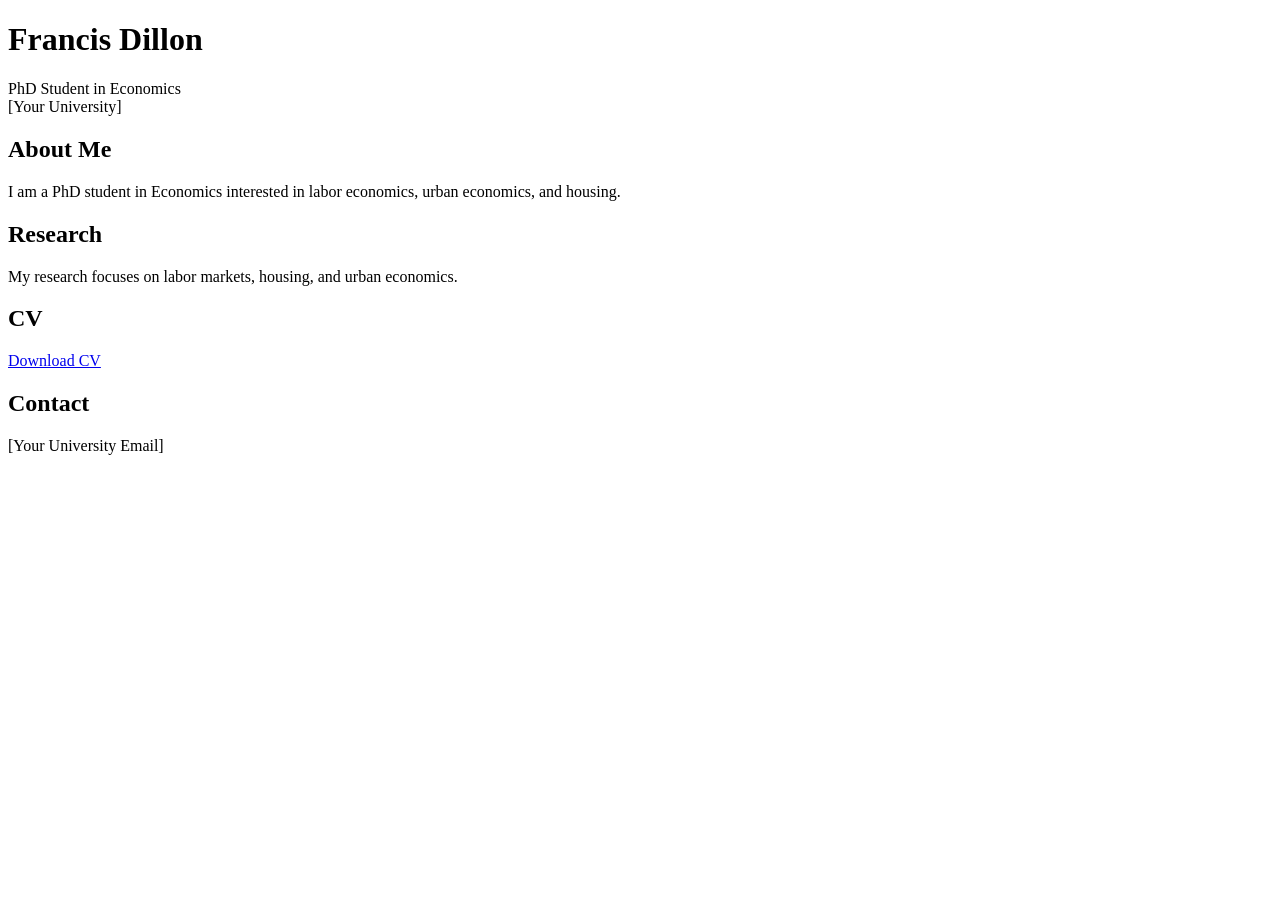
==== index.html @ 230c6ec4 "Add initial index.html for personal webpage" ====
<!DOCTYPE html>
<html>
<head>
    <title>Francis Dillon</title>
</head>

<body>

<h1>Francis Dillon</h1>

<p>
PhD Student in Economics<br>
[Your University]
</p>

<h2>About Me</h2>

<p>
I am a PhD student in Economics interested in labor economics,
urban economics, and housing.
</p>

<h2>Research</h2>

<p>
My research focuses on labor markets, housing, and urban economics.
</p>

<h2>CV</h2>

<p>
<a href="cv.pdf">Download CV</a>
</p>

<h2>Contact</h2>

<p>
[Your University Email]
</p>

</body>
</html>
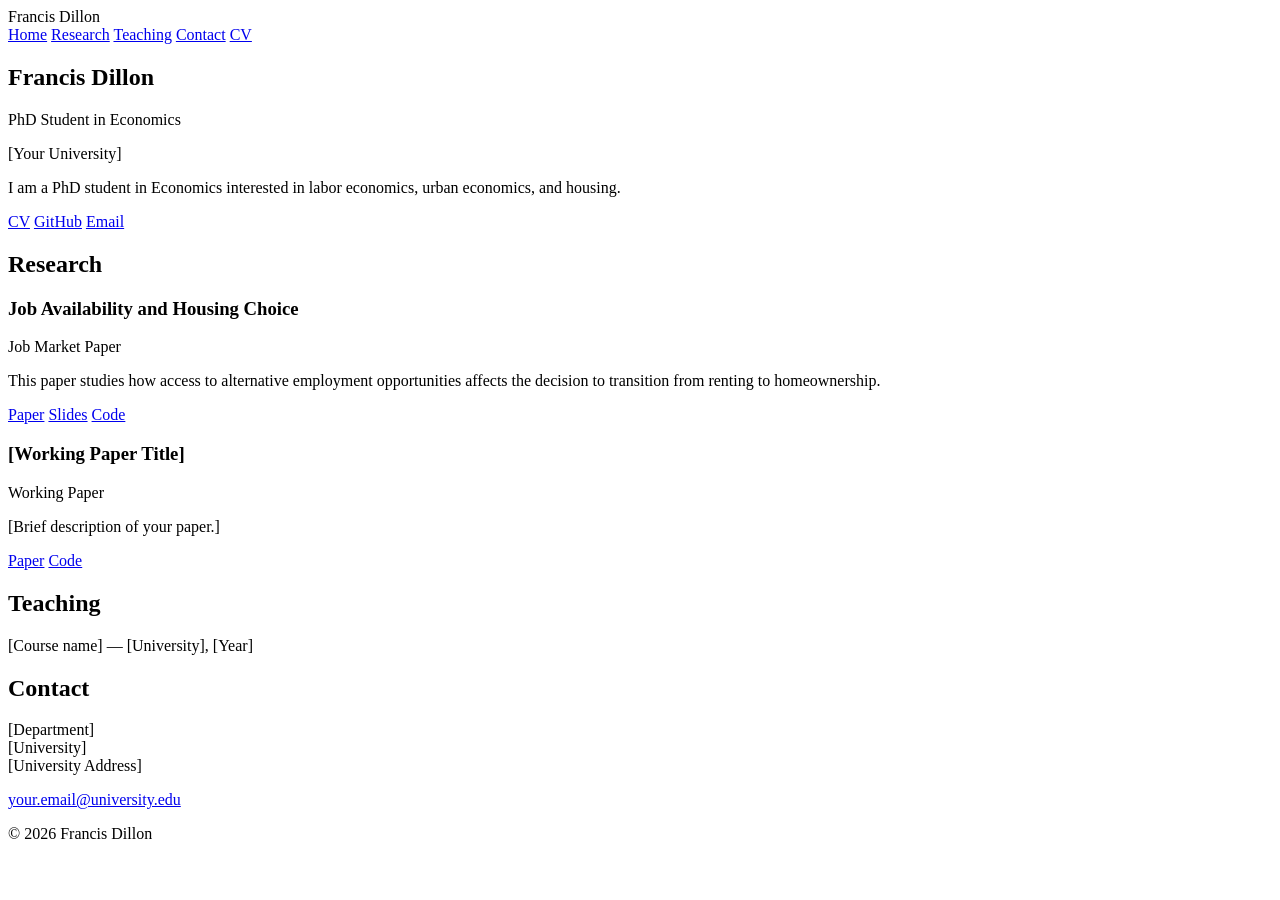
==== commit 54667286: "Refactor index.html structure and content" ====
--- a/index.html
+++ b/index.html
@@ -1,42 +1,154 @@
 <!DOCTYPE html>
-<html>
+<html lang="en">
+
 <head>
-    <title>Francis Dillon</title>
+    <meta charset="UTF-8">
+    <meta name="viewport" content="width=device-width, initial-scale=1.0">
+
+    <title>Francis Dillon | Economics</title>
+
+    <link rel="stylesheet" href="style.css">
 </head>
 
 <body>
 
-<h1>Francis Dillon</h1>
+    <header>
+        <div class="container nav-container">
 
-<p>
-PhD Student in Economics<br>
-[Your University]
-</p>
+            <div class="name">
+                Francis Dillon
+            </div>
 
-<h2>About Me</h2>
+            <nav>
+                <a href="index.html">Home</a>
+                <a href="#research">Research</a>
+                <a href="#teaching">Teaching</a>
+                <a href="#contact">Contact</a>
+                <a href="cv.pdf">CV</a>
+            </nav>
 
-<p>
-I am a PhD student in Economics interested in labor economics,
-urban economics, and housing.
-</p>
+        </div>
+    </header>
 
-<h2>Research</h2>
 
-<p>
-My research focuses on labor markets, housing, and urban economics.
-</p>
+    <main class="container">
 
-<h2>CV</h2>
+        <section class="intro">
 
-<p>
-<a href="cv.pdf">Download CV</a>
-</p>
+            <div class="intro-text">
 
-<h2>Contact</h2>
+                <h1>Francis Dillon</h1>
 
-<p>
-[Your University Email]
-</p>
+                <p class="subtitle">
+                    PhD Student in Economics
+                </p>
+
+                <p>
+                    [Your University]
+                </p>
+
+                <p>
+                    I am a PhD student in Economics interested in
+                    labor economics, urban economics, and housing.
+                </p>
+
+                <div class="links">
+                    <a href="cv.pdf">CV</a>
+                    <a href="https://github.com/fmdillon980">GitHub</a>
+                    <a href="mailto:your.email@university.edu">Email</a>
+                </div>
+
+            </div>
+
+        </section>
+
+
+        <section id="research">
+
+            <h2>Research</h2>
+
+            <div class="paper">
+
+                <h3>Job Availability and Housing Choice</h3>
+
+                <p class="paper-status">
+                    Job Market Paper
+                </p>
+
+                <p>
+                    This paper studies how access to alternative employment
+                    opportunities affects the decision to transition from
+                    renting to homeownership.
+                </p>
+
+                <div class="paper-links">
+                    <a href="#">Paper</a>
+                    <a href="#">Slides</a>
+                    <a href="#">Code</a>
+                </div>
+
+            </div>
+
+
+            <div class="paper">
+
+                <h3>[Working Paper Title]</h3>
+
+                <p class="paper-status">
+                    Working Paper
+                </p>
+
+                <p>
+                    [Brief description of your paper.]
+                </p>
+
+                <div class="paper-links">
+                    <a href="#">Paper</a>
+                    <a href="#">Code</a>
+                </div>
+
+            </div>
+
+        </section>
+
+
+        <section id="teaching">
+
+            <h2>Teaching</h2>
+
+            <p>
+                [Course name] — [University], [Year]
+            </p>
+
+        </section>
+
+
+        <section id="contact">
+
+            <h2>Contact</h2>
+
+            <p>
+                [Department]<br>
+                [University]<br>
+                [University Address]
+            </p>
+
+            <p>
+                <a href="mailto:your.email@university.edu">
+                    your.email@university.edu
+                </a>
+            </p>
+
+        </section>
+
+    </main>
+
+
+    <footer>
+        <div class="container">
+            © 2026 Francis Dillon
+        </div>
+    </footer>
 
 </body>
 </html>
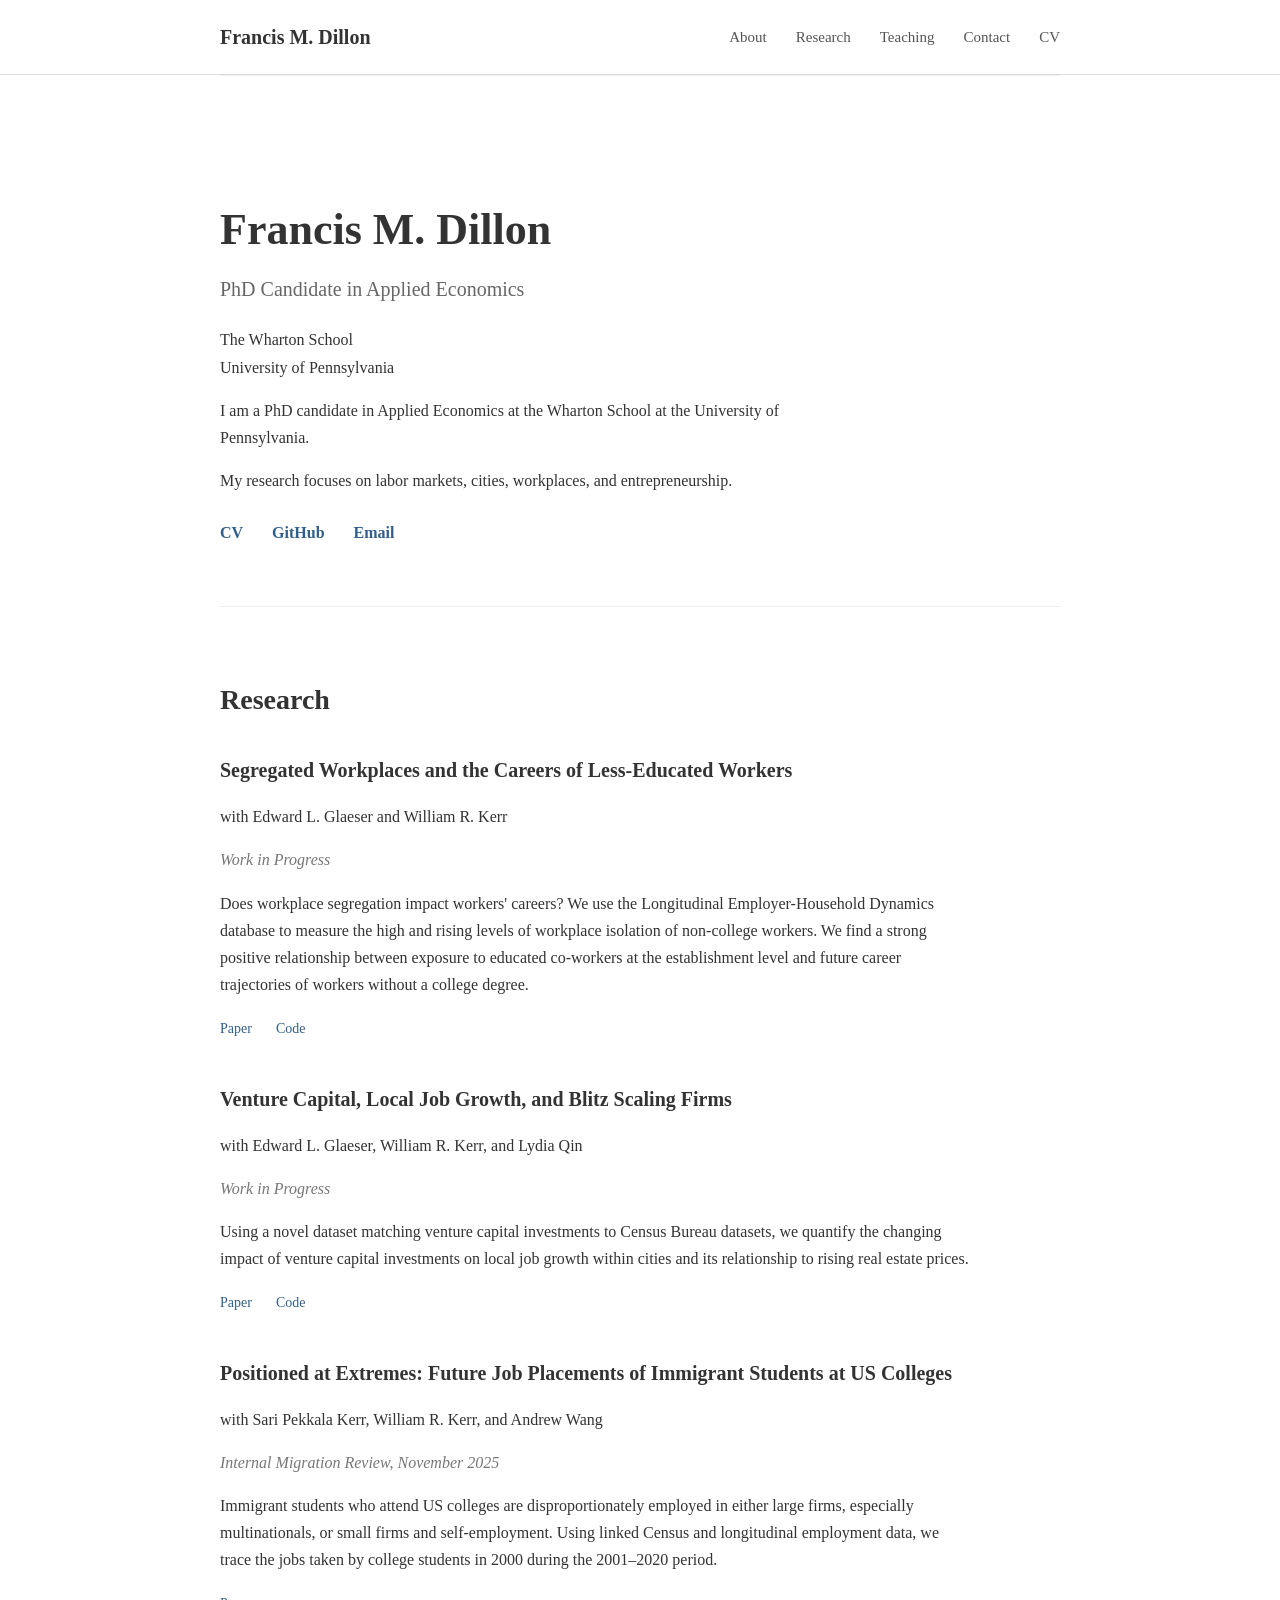
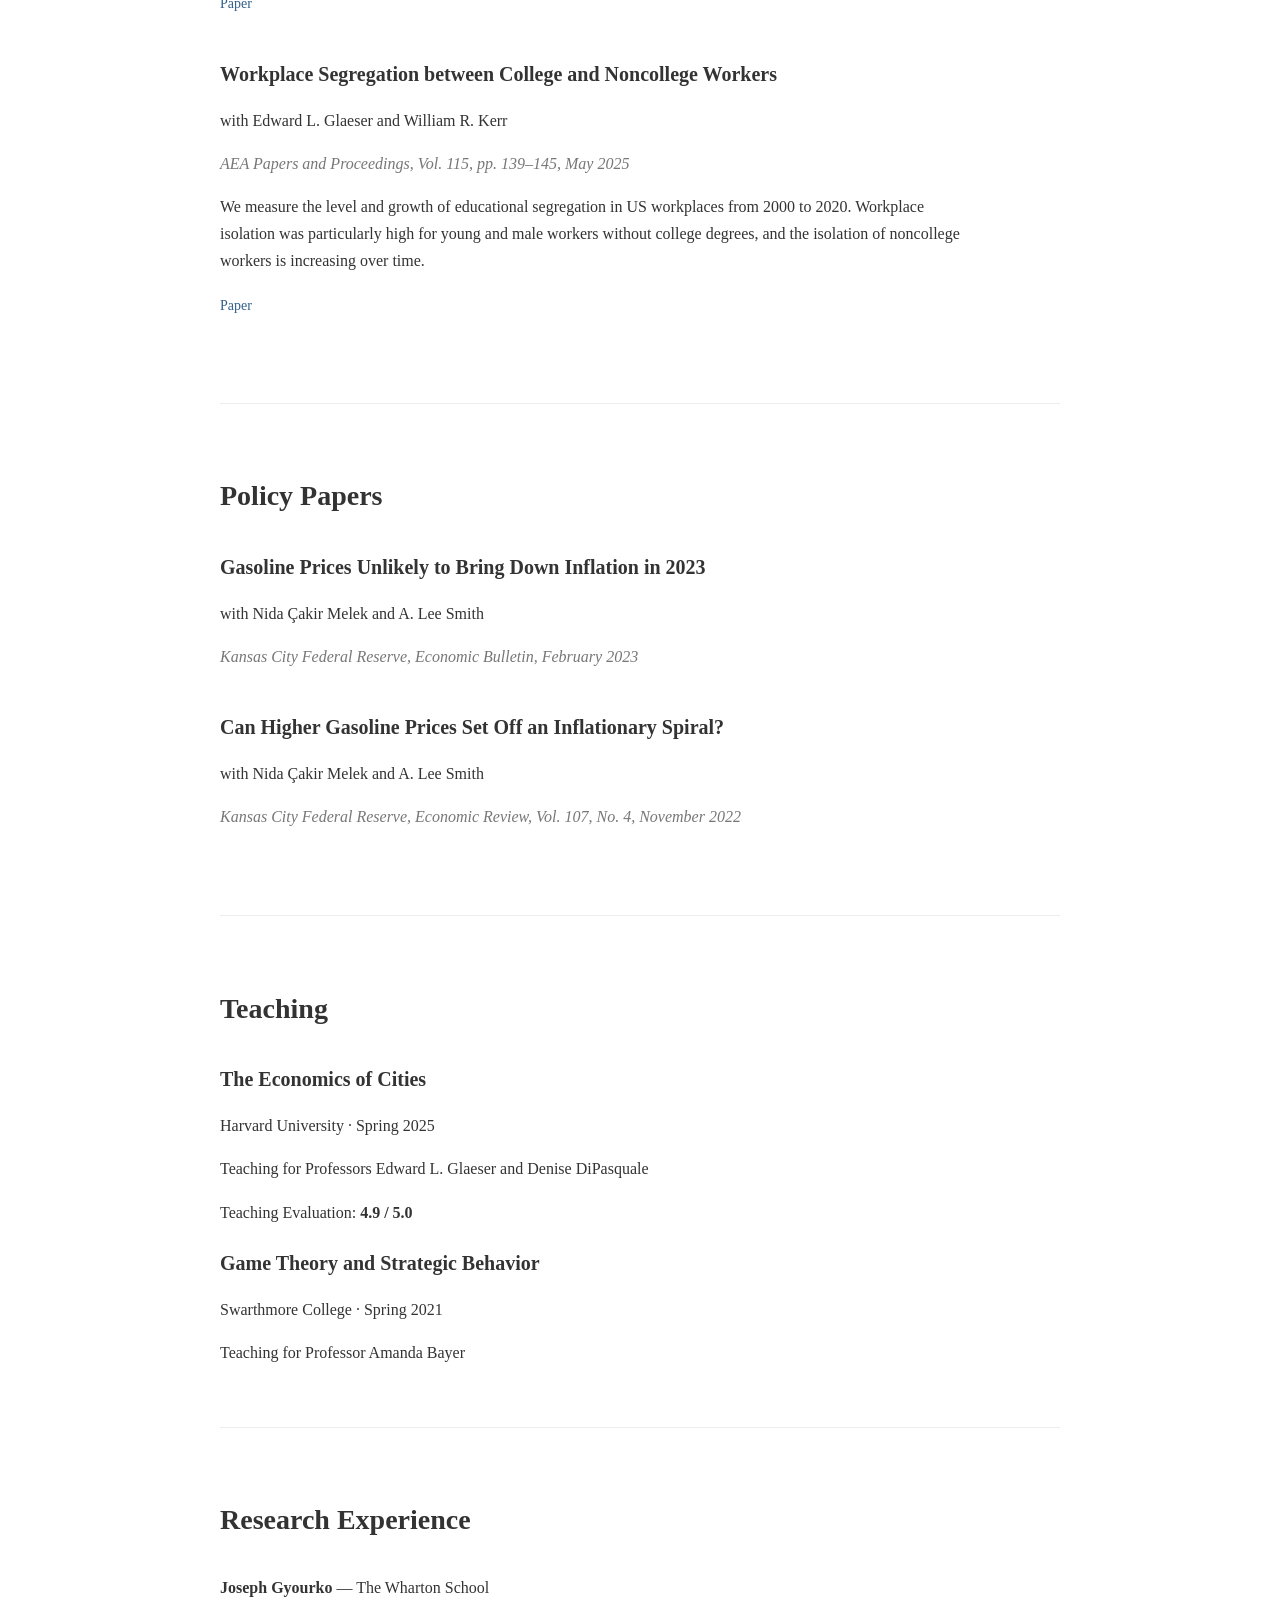
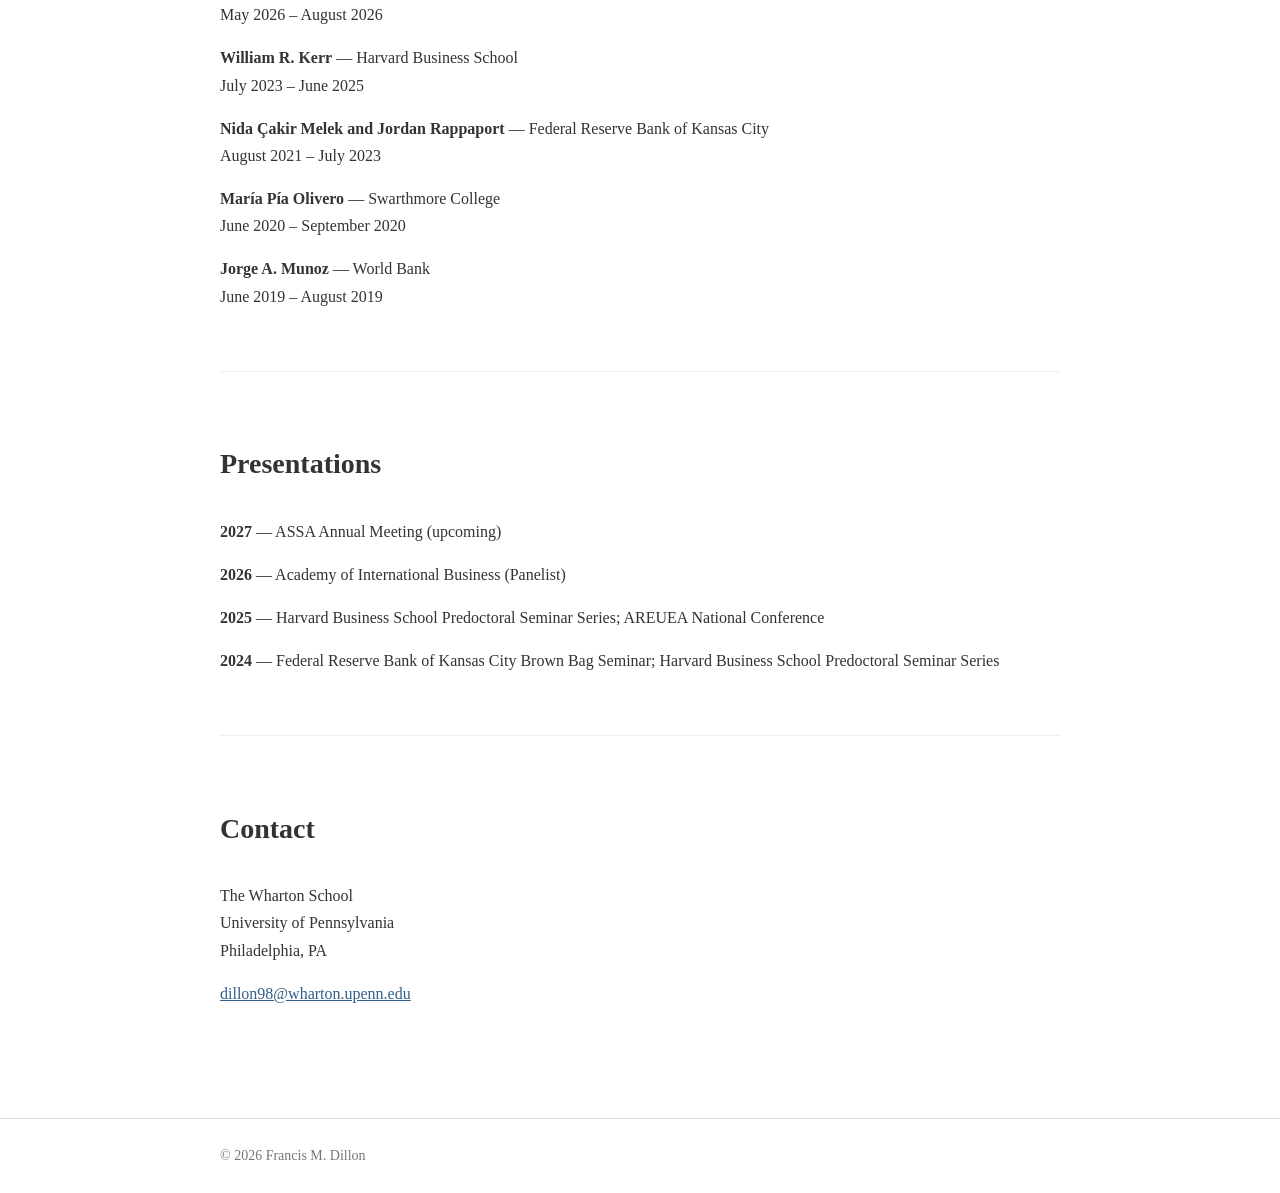
==== commit f766af9e: "Update index.html" ====
--- a/index.html
+++ b/index.html
@@ -5,22 +5,24 @@
     <meta charset="UTF-8">
     <meta name="viewport" content="width=device-width, initial-scale=1.0">
 
-    <title>Francis Dillon | Economics</title>
+    <title>Francis M. Dillon | Economics</title>
 
     <link rel="stylesheet" href="style.css">
 </head>
 
+
 <body>
 
+    <!-- Navigation -->
     <header>
         <div class="container nav-container">
 
             <div class="name">
-                Francis Dillon
+                Francis M. Dillon
             </div>
 
             <nav>
-                <a href="index.html">Home</a>
+                <a href="#about">About</a>
                 <a href="#research">Research</a>
                 <a href="#teaching">Teaching</a>
                 <a href="#contact">Contact</a>
@@ -33,29 +35,37 @@
 
     <main class="container">
 
-        <section class="intro">
+
+        <!-- About -->
+        <section id="about" class="intro">
 
             <div class="intro-text">
 
-                <h1>Francis Dillon</h1>
+                <h1>Francis M. Dillon</h1>
 
                 <p class="subtitle">
-                    PhD Student in Economics
-                </p>
-
-                <p>
-                    [Your University]
-                </p>
-
-                <p>
-                    I am a PhD student in Economics interested in
-                    labor economics, urban economics, and housing.
+                    PhD Candidate in Applied Economics
+                </p>
+
+                <p>
+                    The Wharton School<br>
+                    University of Pennsylvania
+                </p>
+
+                <p>
+                    I am a PhD candidate in Applied Economics at the
+                    Wharton School at the University of Pennsylvania.
+                </p>
+
+                <p>
+                    My research focuses on labor markets, cities,
+                    workplaces, and entrepreneurship.
                 </p>
 
                 <div class="links">
                     <a href="cv.pdf">CV</a>
                     <a href="https://github.com/fmdillon980">GitHub</a>
-                    <a href="mailto:your.email@university.edu">Email</a>
+                    <a href="mailto:dillon98@wharton.upenn.edu">Email</a>
                 </div>
 
             </div>
@@ -63,43 +73,36 @@
         </section>
 
 
+        <!-- Research -->
         <section id="research">
 
             <h2>Research</h2>
 
-            <div class="paper">
-
-                <h3>Job Availability and Housing Choice</h3>
-
-                <p class="paper-status">
-                    Job Market Paper
-                </p>
-
-                <p>
-                    This paper studies how access to alternative employment
-                    opportunities affects the decision to transition from
-                    renting to homeownership.
-                </p>
-
-                <div class="paper-links">
-                    <a href="#">Paper</a>
-                    <a href="#">Slides</a>
-                    <a href="#">Code</a>
-                </div>
-
-            </div>
-
-
-            <div class="paper">
-
-                <h3>[Working Paper Title]</h3>
-
-                <p class="paper-status">
-                    Working Paper
-                </p>
-
-                <p>
-                    [Brief description of your paper.]
+
+            <!-- Job Market / Work in Progress -->
+            <div class="paper">
+
+                <h3>
+                    Segregated Workplaces and the Careers of Less-Educated Workers
+                </h3>
+
+                <p class="authors">
+                    with Edward L. Glaeser and William R. Kerr
+                </p>
+
+                <p class="paper-status">
+                    Work in Progress
+                </p>
+
+                <p>
+                    Does workplace segregation impact workers' careers?
+                    We use the Longitudinal Employer-Household Dynamics
+                    database to measure the high and rising levels of
+                    workplace isolation of non-college workers. We find
+                    a strong positive relationship between exposure to
+                    educated co-workers at the establishment level and
+                    future career trajectories of workers without a
+                    college degree.
                 </p>
 
                 <div class="paper-links">
@@ -109,46 +112,310 @@
 
             </div>
 
-        </section>
-
-
+
+            <!-- VC Paper -->
+            <div class="paper">
+
+                <h3>
+                    Venture Capital, Local Job Growth, and Blitz Scaling Firms
+                </h3>
+
+                <p class="authors">
+                    with Edward L. Glaeser, William R. Kerr, and Lydia Qin
+                </p>
+
+                <p class="paper-status">
+                    Work in Progress
+                </p>
+
+                <p>
+                    Using a novel dataset matching venture capital
+                    investments to Census Bureau datasets, we quantify
+                    the changing impact of venture capital investments
+                    on local job growth within cities and its relationship
+                    to rising real estate prices.
+                </p>
+
+                <div class="paper-links">
+                    <a href="#">Paper</a>
+                    <a href="#">Code</a>
+                </div>
+
+            </div>
+
+
+            <!-- Published Paper -->
+            <div class="paper">
+
+                <h3>
+                    Positioned at Extremes: Future Job Placements of
+                    Immigrant Students at US Colleges
+                </h3>
+
+                <p class="authors">
+                    with Sari Pekkala Kerr, William R. Kerr, and Andrew Wang
+                </p>
+
+                <p class="paper-status">
+                    <em>Internal Migration Review</em>, November 2025
+                </p>
+
+                <p>
+                    Immigrant students who attend US colleges are
+                    disproportionately employed in either large firms,
+                    especially multinationals, or small firms and
+                    self-employment. Using linked Census and longitudinal
+                    employment data, we trace the jobs taken by college
+                    students in 2000 during the 2001–2020 period.
+                </p>
+
+                <div class="paper-links">
+                    <a href="#">Paper</a>
+                </div>
+
+            </div>
+
+
+            <!-- AEA Paper -->
+            <div class="paper">
+
+                <h3>
+                    Workplace Segregation between College and
+                    Noncollege Workers
+                </h3>
+
+                <p class="authors">
+                    with Edward L. Glaeser and William R. Kerr
+                </p>
+
+                <p class="paper-status">
+                    <em>AEA Papers and Proceedings</em>, Vol. 115,
+                    pp. 139–145, May 2025
+                </p>
+
+                <p>
+                    We measure the level and growth of educational
+                    segregation in US workplaces from 2000 to 2020.
+                    Workplace isolation was particularly high for young
+                    and male workers without college degrees, and the
+                    isolation of noncollege workers is increasing over time.
+                </p>
+
+                <div class="paper-links">
+                    <a href="#">Paper</a>
+                </div>
+
+            </div>
+
+        </section>
+
+
+        <!-- Policy Papers -->
+        <section id="policy">
+
+            <h2>Policy Papers</h2>
+
+            <div class="paper">
+
+                <h3>
+                    Gasoline Prices Unlikely to Bring Down Inflation in 2023
+                </h3>
+
+                <p class="authors">
+                    with Nida Çakir Melek and A. Lee Smith
+                </p>
+
+                <p class="paper-status">
+                    Kansas City Federal Reserve, Economic Bulletin,
+                    February 2023
+                </p>
+
+            </div>
+
+
+            <div class="paper">
+
+                <h3>
+                    Can Higher Gasoline Prices Set Off an Inflationary Spiral?
+                </h3>
+
+                <p class="authors">
+                    with Nida Çakir Melek and A. Lee Smith
+                </p>
+
+                <p class="paper-status">
+                    Kansas City Federal Reserve, Economic Review,
+                    Vol. 107, No. 4, November 2022
+                </p>
+
+            </div>
+
+        </section>
+
+
+        <!-- Teaching -->
         <section id="teaching">
 
             <h2>Teaching</h2>
 
-            <p>
-                [Course name] — [University], [Year]
-            </p>
-
-        </section>
-
-
+            <div class="teaching-item">
+
+                <h3>The Economics of Cities</h3>
+
+                <p>
+                    Harvard University · Spring 2025
+                </p>
+
+                <p>
+                    Teaching for Professors Edward L. Glaeser and
+                    Denise DiPasquale
+                </p>
+
+                <p>
+                    Teaching Evaluation: <strong>4.9 / 5.0</strong>
+                </p>
+
+            </div>
+
+
+            <div class="teaching-item">
+
+                <h3>Game Theory and Strategic Behavior</h3>
+
+                <p>
+                    Swarthmore College · Spring 2021
+                </p>
+
+                <p>
+                    Teaching for Professor Amanda Bayer
+                </p>
+
+            </div>
+
+        </section>
+
+
+        <!-- Research Experience -->
+        <section id="experience">
+
+            <h2>Research Experience</h2>
+
+            <div class="experience-item">
+
+                <p>
+                    <strong>Joseph Gyourko</strong> — The Wharton School
+                    <br>
+                    May 2026 – August 2026
+                </p>
+
+            </div>
+
+            <div class="experience-item">
+
+                <p>
+                    <strong>William R. Kerr</strong> — Harvard Business School
+                    <br>
+                    July 2023 – June 2025
+                </p>
+
+            </div>
+
+            <div class="experience-item">
+
+                <p>
+                    <strong>Nida Çakir Melek and Jordan Rappaport</strong>
+                    — Federal Reserve Bank of Kansas City
+                    <br>
+                    August 2021 – July 2023
+                </p>
+
+            </div>
+
+            <div class="experience-item">
+
+                <p>
+                    <strong>María Pía Olivero</strong> — Swarthmore College
+                    <br>
+                    June 2020 – September 2020
+                </p>
+
+            </div>
+
+            <div class="experience-item">
+
+                <p>
+                    <strong>Jorge A. Munoz</strong> — World Bank
+                    <br>
+                    June 2019 – August 2019
+                </p>
+
+            </div>
+
+        </section>
+
+
+        <!-- Presentations -->
+        <section id="presentations">
+
+            <h2>Presentations</h2>
+
+            <p>
+                <strong>2027</strong> — ASSA Annual Meeting (upcoming)
+            </p>
+
+            <p>
+                <strong>2026</strong> — Academy of International Business
+                (Panelist)
+            </p>
+
+            <p>
+                <strong>2025</strong> — Harvard Business School Predoctoral
+                Seminar Series; AREUEA National Conference
+            </p>
+
+            <p>
+                <strong>2024</strong> — Federal Reserve Bank of Kansas City
+                Brown Bag Seminar; Harvard Business School Predoctoral
+                Seminar Series
+            </p>
+
+        </section>
+
+
+        <!-- Contact -->
         <section id="contact">
 
             <h2>Contact</h2>
 
             <p>
-                [Department]<br>
-                [University]<br>
-                [University Address]
-            </p>
-
-            <p>
-                <a href="mailto:your.email@university.edu">
-                    your.email@university.edu
+                The Wharton School<br>
+                University of Pennsylvania<br>
+                Philadelphia, PA
+            </p>
+
+            <p>
+                <a href="mailto:dillon98@wharton.upenn.edu">
+                    dillon98@wharton.upenn.edu
                 </a>
             </p>
 
         </section>
 
+
     </main>
 
 
+    <!-- Footer -->
     <footer>
+
         <div class="container">
-            © 2026 Francis Dillon
+
+            © 2026 Francis M. Dillon
+
         </div>
+
     </footer>
+
 
 </body>
 </html>
--- a/style.css
+++ b/style.css
@@ -0,0 +1,193 @@
+/* ------------------------------
+   General
+--------------------------------*/
+
+* {
+    box-sizing: border-box;
+}
+
+body {
+    margin: 0;
+    font-family: Georgia, "Times New Roman", serif;
+    color: #333;
+    background: #fff;
+    line-height: 1.7;
+}
+
+.container {
+    max-width: 900px;
+    margin: 0 auto;
+    padding: 0 30px;
+}
+
+
+/* ------------------------------
+   Navigation
+--------------------------------*/
+
+header {
+    border-bottom: 1px solid #ddd;
+    padding: 20px 0;
+}
+
+.nav-container {
+    display: flex;
+    justify-content: space-between;
+    align-items: center;
+}
+
+.name {
+    font-size: 20px;
+    font-weight: bold;
+}
+
+nav a {
+    margin-left: 25px;
+    text-decoration: none;
+    color: #555;
+    font-size: 15px;
+}
+
+nav a:hover {
+    color: #000;
+}
+
+
+/* ------------------------------
+   Main introduction
+--------------------------------*/
+
+.intro {
+    padding: 80px 0 60px 0;
+}
+
+.intro h1 {
+    font-size: 44px;
+    margin-bottom: 5px;
+}
+
+.subtitle {
+    font-size: 20px;
+    color: #666;
+    margin-top: 0;
+}
+
+.intro-text p {
+    max-width: 650px;
+}
+
+
+/* ------------------------------
+   Links
+--------------------------------*/
+
+a {
+    color: #315f8c;
+}
+
+.links {
+    margin-top: 25px;
+}
+
+.links a {
+    margin-right: 25px;
+    text-decoration: none;
+    font-weight: bold;
+}
+
+.links a:hover {
+    text-decoration: underline;
+}
+
+
+/* ------------------------------
+   Sections
+--------------------------------*/
+
+section {
+    padding: 45px 0;
+    border-top: 1px solid #eee;
+}
+
+h2 {
+    font-size: 28px;
+    margin-bottom: 30px;
+}
+
+h3 {
+    font-size: 20px;
+    margin-bottom: 5px;
+}
+
+
+/* ------------------------------
+   Papers
+--------------------------------*/
+
+.paper {
+    margin-bottom: 40px;
+}
+
+.paper-status {
+    font-style: italic;
+    color: #777;
+    margin-top: 0;
+}
+
+.paper p {
+    max-width: 750px;
+}
+
+.paper-links a {
+    margin-right: 20px;
+    text-decoration: none;
+    font-size: 14px;
+}
+
+.paper-links a:hover {
+    text-decoration: underline;
+}
+
+
+/* ------------------------------
+   Footer
+--------------------------------*/
+
+footer {
+    border-top: 1px solid #ddd;
+    margin-top: 50px;
+    padding: 25px 0;
+    color: #777;
+    font-size: 14px;
+}
+
+
+/* ------------------------------
+   Mobile
+--------------------------------*/
+
+@media (max-width: 700px) {
+
+    .nav-container {
+        flex-direction: column;
+        align-items: flex-start;
+    }
+
+    nav {
+        margin-top: 10px;
+    }
+
+    nav a {
+        margin-left: 0;
+        margin-right: 15px;
+    }
+
+    .intro {
+        padding-top: 50px;
+    }
+
+    .intro h1 {
+        font-size: 36px;
+    }
+
+}
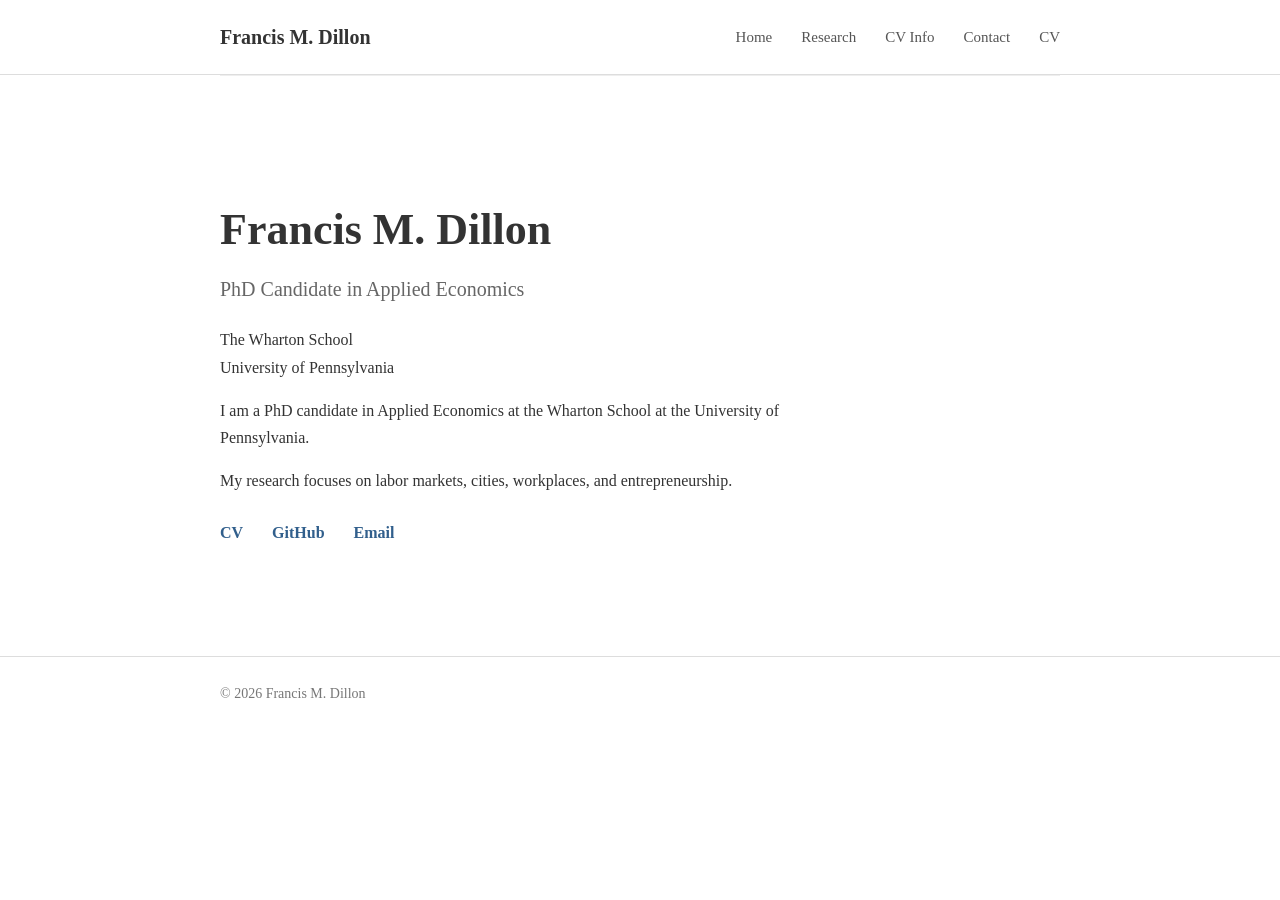
==== commit ebaaee7f: "Revise navigation and restructure HTML sections" ====
--- a/index.html
+++ b/index.html
@@ -1,46 +1,34 @@
 <!DOCTYPE html>
 <html lang="en">
-
 <head>
     <meta charset="UTF-8">
     <meta name="viewport" content="width=device-width, initial-scale=1.0">
-
     <title>Francis M. Dillon | Economics</title>
-
     <link rel="stylesheet" href="style.css">
 </head>
-
-
 <body>
 
     <!-- Navigation -->
     <header>
         <div class="container nav-container">
-
             <div class="name">
                 Francis M. Dillon
             </div>
-
             <nav>
-                <a href="#about">About</a>
-                <a href="#research">Research</a>
-                <a href="#teaching">Teaching</a>
-                <a href="#contact">Contact</a>
+                <a href="index.html" class="current">Home</a>
+                <a href="research.html">Research</a>
+                <a href="cv-info.html">CV Info</a>
+                <a href="contact.html">Contact</a>
                 <a href="cv.pdf">CV</a>
             </nav>
-
         </div>
     </header>
 
-
     <main class="container">
 
-
-        <!-- About -->
-        <section id="about" class="intro">
-
+        <!-- Home -->
+        <section class="intro">
             <div class="intro-text">
-
                 <h1>Francis M. Dillon</h1>
 
                 <p class="subtitle">
@@ -67,355 +55,17 @@
                     <a href="https://github.com/fmdillon980">GitHub</a>
                     <a href="mailto:dillon98@wharton.upenn.edu">Email</a>
                 </div>
-
             </div>
-
         </section>
-
-
-        <!-- Research -->
-        <section id="research">
-
-            <h2>Research</h2>
-
-
-            <!-- Job Market / Work in Progress -->
-            <div class="paper">
-
-                <h3>
-                    Segregated Workplaces and the Careers of Less-Educated Workers
-                </h3>
-
-                <p class="authors">
-                    with Edward L. Glaeser and William R. Kerr
-                </p>
-
-                <p class="paper-status">
-                    Work in Progress
-                </p>
-
-                <p>
-                    Does workplace segregation impact workers' careers?
-                    We use the Longitudinal Employer-Household Dynamics
-                    database to measure the high and rising levels of
-                    workplace isolation of non-college workers. We find
-                    a strong positive relationship between exposure to
-                    educated co-workers at the establishment level and
-                    future career trajectories of workers without a
-                    college degree.
-                </p>
-
-                <div class="paper-links">
-                    <a href="#">Paper</a>
-                    <a href="#">Code</a>
-                </div>
-
-            </div>
-
-
-            <!-- VC Paper -->
-            <div class="paper">
-
-                <h3>
-                    Venture Capital, Local Job Growth, and Blitz Scaling Firms
-                </h3>
-
-                <p class="authors">
-                    with Edward L. Glaeser, William R. Kerr, and Lydia Qin
-                </p>
-
-                <p class="paper-status">
-                    Work in Progress
-                </p>
-
-                <p>
-                    Using a novel dataset matching venture capital
-                    investments to Census Bureau datasets, we quantify
-                    the changing impact of venture capital investments
-                    on local job growth within cities and its relationship
-                    to rising real estate prices.
-                </p>
-
-                <div class="paper-links">
-                    <a href="#">Paper</a>
-                    <a href="#">Code</a>
-                </div>
-
-            </div>
-
-
-            <!-- Published Paper -->
-            <div class="paper">
-
-                <h3>
-                    Positioned at Extremes: Future Job Placements of
-                    Immigrant Students at US Colleges
-                </h3>
-
-                <p class="authors">
-                    with Sari Pekkala Kerr, William R. Kerr, and Andrew Wang
-                </p>
-
-                <p class="paper-status">
-                    <em>Internal Migration Review</em>, November 2025
-                </p>
-
-                <p>
-                    Immigrant students who attend US colleges are
-                    disproportionately employed in either large firms,
-                    especially multinationals, or small firms and
-                    self-employment. Using linked Census and longitudinal
-                    employment data, we trace the jobs taken by college
-                    students in 2000 during the 2001–2020 period.
-                </p>
-
-                <div class="paper-links">
-                    <a href="#">Paper</a>
-                </div>
-
-            </div>
-
-
-            <!-- AEA Paper -->
-            <div class="paper">
-
-                <h3>
-                    Workplace Segregation between College and
-                    Noncollege Workers
-                </h3>
-
-                <p class="authors">
-                    with Edward L. Glaeser and William R. Kerr
-                </p>
-
-                <p class="paper-status">
-                    <em>AEA Papers and Proceedings</em>, Vol. 115,
-                    pp. 139–145, May 2025
-                </p>
-
-                <p>
-                    We measure the level and growth of educational
-                    segregation in US workplaces from 2000 to 2020.
-                    Workplace isolation was particularly high for young
-                    and male workers without college degrees, and the
-                    isolation of noncollege workers is increasing over time.
-                </p>
-
-                <div class="paper-links">
-                    <a href="#">Paper</a>
-                </div>
-
-            </div>
-
-        </section>
-
-
-        <!-- Policy Papers -->
-        <section id="policy">
-
-            <h2>Policy Papers</h2>
-
-            <div class="paper">
-
-                <h3>
-                    Gasoline Prices Unlikely to Bring Down Inflation in 2023
-                </h3>
-
-                <p class="authors">
-                    with Nida Çakir Melek and A. Lee Smith
-                </p>
-
-                <p class="paper-status">
-                    Kansas City Federal Reserve, Economic Bulletin,
-                    February 2023
-                </p>
-
-            </div>
-
-
-            <div class="paper">
-
-                <h3>
-                    Can Higher Gasoline Prices Set Off an Inflationary Spiral?
-                </h3>
-
-                <p class="authors">
-                    with Nida Çakir Melek and A. Lee Smith
-                </p>
-
-                <p class="paper-status">
-                    Kansas City Federal Reserve, Economic Review,
-                    Vol. 107, No. 4, November 2022
-                </p>
-
-            </div>
-
-        </section>
-
-
-        <!-- Teaching -->
-        <section id="teaching">
-
-            <h2>Teaching</h2>
-
-            <div class="teaching-item">
-
-                <h3>The Economics of Cities</h3>
-
-                <p>
-                    Harvard University · Spring 2025
-                </p>
-
-                <p>
-                    Teaching for Professors Edward L. Glaeser and
-                    Denise DiPasquale
-                </p>
-
-                <p>
-                    Teaching Evaluation: <strong>4.9 / 5.0</strong>
-                </p>
-
-            </div>
-
-
-            <div class="teaching-item">
-
-                <h3>Game Theory and Strategic Behavior</h3>
-
-                <p>
-                    Swarthmore College · Spring 2021
-                </p>
-
-                <p>
-                    Teaching for Professor Amanda Bayer
-                </p>
-
-            </div>
-
-        </section>
-
-
-        <!-- Research Experience -->
-        <section id="experience">
-
-            <h2>Research Experience</h2>
-
-            <div class="experience-item">
-
-                <p>
-                    <strong>Joseph Gyourko</strong> — The Wharton School
-                    <br>
-                    May 2026 – August 2026
-                </p>
-
-            </div>
-
-            <div class="experience-item">
-
-                <p>
-                    <strong>William R. Kerr</strong> — Harvard Business School
-                    <br>
-                    July 2023 – June 2025
-                </p>
-
-            </div>
-
-            <div class="experience-item">
-
-                <p>
-                    <strong>Nida Çakir Melek and Jordan Rappaport</strong>
-                    — Federal Reserve Bank of Kansas City
-                    <br>
-                    August 2021 – July 2023
-                </p>
-
-            </div>
-
-            <div class="experience-item">
-
-                <p>
-                    <strong>María Pía Olivero</strong> — Swarthmore College
-                    <br>
-                    June 2020 – September 2020
-                </p>
-
-            </div>
-
-            <div class="experience-item">
-
-                <p>
-                    <strong>Jorge A. Munoz</strong> — World Bank
-                    <br>
-                    June 2019 – August 2019
-                </p>
-
-            </div>
-
-        </section>
-
-
-        <!-- Presentations -->
-        <section id="presentations">
-
-            <h2>Presentations</h2>
-
-            <p>
-                <strong>2027</strong> — ASSA Annual Meeting (upcoming)
-            </p>
-
-            <p>
-                <strong>2026</strong> — Academy of International Business
-                (Panelist)
-            </p>
-
-            <p>
-                <strong>2025</strong> — Harvard Business School Predoctoral
-                Seminar Series; AREUEA National Conference
-            </p>
-
-            <p>
-                <strong>2024</strong> — Federal Reserve Bank of Kansas City
-                Brown Bag Seminar; Harvard Business School Predoctoral
-                Seminar Series
-            </p>
-
-        </section>
-
-
-        <!-- Contact -->
-        <section id="contact">
-
-            <h2>Contact</h2>
-
-            <p>
-                The Wharton School<br>
-                University of Pennsylvania<br>
-                Philadelphia, PA
-            </p>
-
-            <p>
-                <a href="mailto:dillon98@wharton.upenn.edu">
-                    dillon98@wharton.upenn.edu
-                </a>
-            </p>
-
-        </section>
-
 
     </main>
 
-
     <!-- Footer -->
     <footer>
-
         <div class="container">
-
             © 2026 Francis M. Dillon
-
         </div>
-
     </footer>
-
 
 </body>
 </html>
